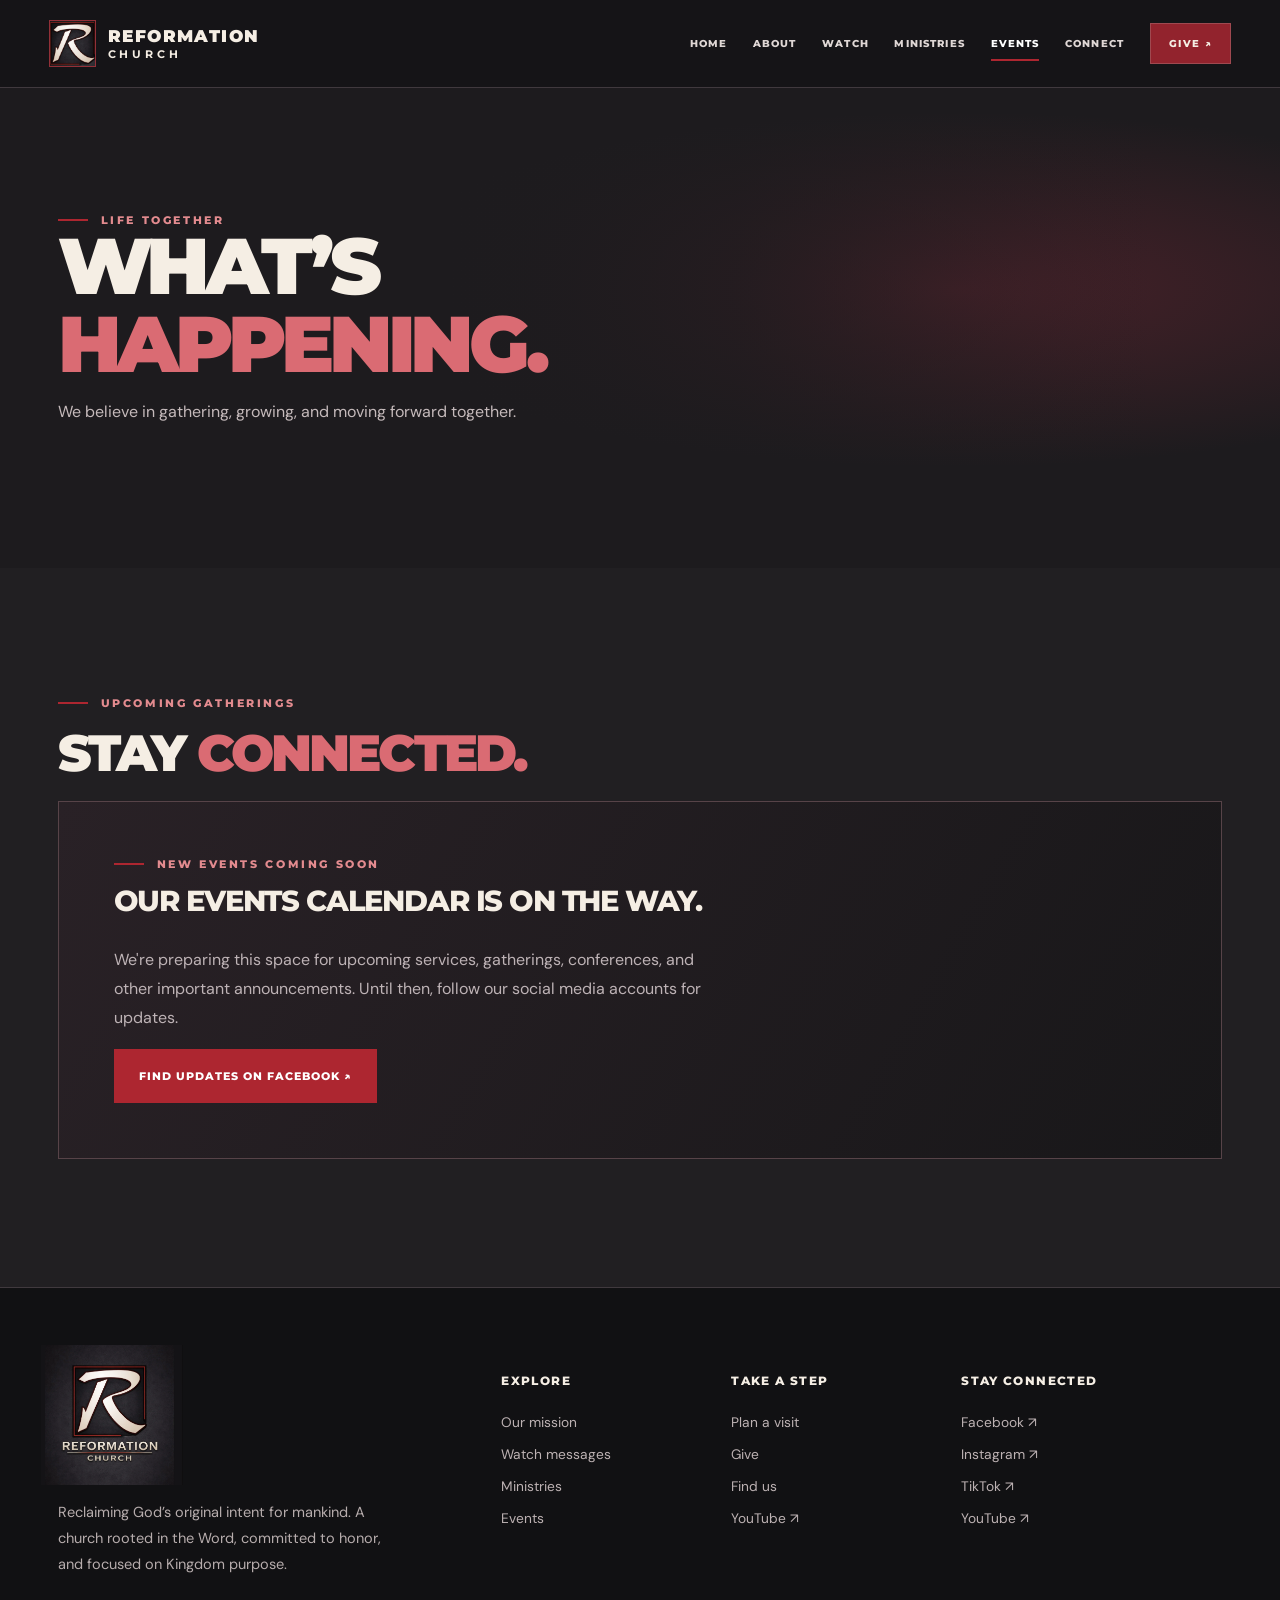
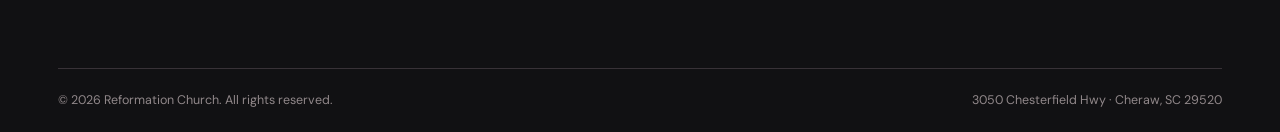
==== events.html @ b50b9546 "Publish Reformation Church website v1" ====
<!doctype html><html lang="en"><head>
<meta charset="utf-8"><meta name="viewport" content="width=device-width, initial-scale=1">
<meta name="theme-color" content="#181719"><meta name="description" content="Reformation Church in Cheraw, South Carolina. Reclaiming God’s original intent for mankind.">
<title>Events | Reformation Church</title>
<link rel="icon" type="image/webp" href="assets/images/logo-mark.webp"><link rel="preconnect" href="https://fonts.googleapis.com"><link rel="preconnect" href="https://fonts.gstatic.com" crossorigin>
<link rel="stylesheet" href="assets/css/styles.css">
</head><body>
<a class="sr-only" href="#main">Skip to content</a>
<header class="site-header inner-header">
  <div class="header-inner">
    <a class="brand" href="index.html" aria-label="Reformation Church homepage"><img class="brand-mark" src="assets/images/logo-mark.webp" alt=""><span class="brand-label">REFORMATION<small>CHURCH</small></span></a>
    <button class="menu-toggle" aria-label="Open menu" aria-expanded="false" aria-controls="site-nav">☰</button>
    <nav class="nav-links" id="site-nav" aria-label="Main navigation">
      <a href="index.html">Home</a>
<a href="about.html">About</a>
<a href="watch.html">Watch</a>
<a href="ministries.html">Ministries</a>
<a href="events.html" aria-current="page">Events</a>
<a href="connect.html">Connect</a>
      <a class="nav-give" href="give.html">Give ↗</a>
    </nav>
  </div>
</header>
<main id="main">
<section class="page-hero"><div class="container page-hero-inner"><div class="eyebrow">Life together</div><h1 class="display">WHAT’S<br><span class="text-red">HAPPENING.</span></h1><p>We believe in gathering, growing, and moving forward together.</p></div></section>
<section class="section alt"><div class="container"><div class="eyebrow">Upcoming gatherings</div><h2 class="section-heading">STAY <span class="text-red">CONNECTED.</span></h2><div class="empty-panel"><span class="eyebrow">New events coming soon</span><h3>Our events calendar is on the way.</h3><p>We're preparing this space for upcoming services, gatherings, conferences, and other important announcements. Until then, follow our social media accounts for updates.</p><a class="btn primary" data-social="facebook">Find updates on Facebook ↗</a></div></div></section></main>
<footer class="footer"><div class="container"><div class="footer-main">
  <div class="footer-brand"><img src="assets/images/logo-full.webp" class="footer-logo" alt="Reformation Church logo"><p class="footer-description">Reclaiming God’s original intent for mankind. A church rooted in the Word, committed to honor, and focused on Kingdom purpose.</p></div>
  <div><h4>Explore</h4><div class="footer-links"><a href="about.html">Our mission</a><a href="watch.html">Watch messages</a><a href="ministries.html">Ministries</a><a href="events.html">Events</a></div></div>
  <div><h4>Take a step</h4><div class="footer-links"><a href="connect.html">Plan a visit</a><a href="give.html">Give</a><a href="connect.html">Find us</a><a href="https://youtube.com/@ReformationChurchCheraw" target="_blank" rel="noopener noreferrer">YouTube ↗</a></div></div>
  <div><h4>Stay connected</h4><div class="footer-links"><a data-social="facebook">Facebook ↗</a><a data-social="instagram">Instagram ↗</a><a data-social="tiktok">TikTok ↗</a><a data-social="youtube">YouTube ↗</a><a data-social="rumble">Rumble ↗</a></div></div>
</div><div class="footer-bottom"><span>© <span id="year">2026</span> Reformation Church. All rights reserved.</span><span>3050 Chesterfield Hwy · Cheraw, SC 29520</span></div></div></footer>
<script src="assets/js/site-data.js"></script><script src="assets/js/site.js"></script>
<script>document.getElementById('year').textContent=new Date().getFullYear()</script>
</body></html>
---- assets/css/styles.css ----
@import url('https://fonts.googleapis.com/css2?family=Montserrat:wght@400;500;600;700;800;900&family=DM+Sans:wght@400;500;600;700&display=swap');
:root{color-scheme:dark;--bg:#181719;--bg2:#211e22;--bg3:#292529;--cream:#f5eee4;--muted:#bbb0af;--muted2:#897f81;--red:#ad2630;--red2:#76141d;--line:#40393e;--font:'Montserrat','Arial',sans-serif;--body:'DM Sans','Arial',sans-serif;--max:1320px}
*{box-sizing:border-box}html{scroll-behavior:smooth}body{margin:0;background:var(--bg);color:var(--cream);font-family:var(--body);-webkit-font-smoothing:antialiased}body.menu-open{overflow:hidden}a{color:inherit;text-decoration:none}button{font:inherit}button,a{-webkit-tap-highlight-color:transparent}button:focus-visible,a:focus-visible{outline:2px solid var(--cream);outline-offset:4px}img{max-width:100%;height:auto;display:block}::selection{background:#a3222c;color:white}.sr-only{position:absolute!important;width:1px;height:1px;padding:0;margin:-1px;overflow:hidden;clip:rect(0,0,0,0);white-space:nowrap;border:0}.container{width:min(calc(100% - 9vw),var(--max));margin:auto}.eyebrow{font:800 .68rem var(--font);letter-spacing:.24em;text-transform:uppercase;color:#e38b8f;display:flex;align-items:center;gap:13px}.eyebrow:before{content:'';width:30px;height:2px;background:var(--red)}.display{font:900 clamp(3.05rem,6.2vw,7.5rem)/.98 var(--font);letter-spacing:-.065em;text-transform:uppercase;margin:0}.display .outline{-webkit-text-stroke:1.1px var(--cream);color:transparent}.section-heading{font:900 clamp(2.3rem,4vw,4.7rem)/1.02 var(--font);letter-spacing:-.055em;text-transform:uppercase;margin:17px 0 22px}.body-copy{line-height:1.8;color:#c8bfc0;font-size:1rem;max-width:650px}.btn{display:inline-flex;align-items:center;justify-content:center;gap:26px;min-height:54px;padding:0 24px;font:800 .71rem var(--font);letter-spacing:.09em;text-transform:uppercase;transition:transform .24s,background .24s,color .24s,border-color .24s;border:1px solid transparent;cursor:pointer}.btn:hover{transform:translateY(-2px)}.btn.primary{background:var(--red);color:white}.btn.primary:hover{background:#c82f3b}.btn.secondary{border-color:#b6a5a6;background:#201e2180;color:var(--cream)}.btn.secondary:hover{background:var(--cream);color:var(--bg)}.btn.ghost{border-color:var(--line);color:var(--cream)}.btn.ghost:hover{border-color:var(--cream)}.btn.disabled{opacity:.55;cursor:not-allowed;pointer-events:none}.btn-arrow{font-size:1.2rem;line-height:1}.muted{color:var(--muted)}.text-red{color:#da6b73}.site-header{height:88px;display:flex;align-items:center;position:absolute;z-index:40;left:0;right:0;top:0;background:linear-gradient(180deg,rgba(15,15,17,.84),rgba(15,15,17,.11));border-bottom:1px solid #ffffff1d}.site-header.inner-header{position:relative;background:#151417;border-color:var(--line)}.header-inner{display:flex;align-items:center;justify-content:space-between;gap:24px;width:min(calc(100% - 7.6vw),1450px);margin:auto}.brand{display:inline-flex;align-items:center;gap:12px;min-width:230px}.brand-mark{width:47px;height:47px;object-fit:cover;border:1px solid #923038}.brand-label{font:900 1.08rem/.95 var(--font);letter-spacing:.085em;text-transform:uppercase}.brand-label small{display:block;font-size:.68rem;letter-spacing:.35em;margin-top:5px;font-weight:700}.nav-links{display:flex;align-items:center;gap:clamp(14px,2vw,31px)}.nav-links a:not(.nav-give){position:relative;font:800 .65rem var(--font);text-transform:uppercase;letter-spacing:.11em;white-space:nowrap;color:#dfd7d5;transition:color .2s}.nav-links a:not(.nav-give):hover,.nav-links a[aria-current="page"]{color:#fff}.nav-links a:not(.nav-give):after{content:'';position:absolute;bottom:-11px;left:0;width:0;background:var(--red);height:2px;transition:width .2s}.nav-links a:not(.nav-give):hover:after,.nav-links a[aria-current="page"]:after{width:100%}.nav-give{border:1px solid #9f4950;background:#92232d;padding:13px 18px;font:800 .65rem var(--font);letter-spacing:.14em;text-transform:uppercase}.nav-give:hover{background:#ba303b}.menu-toggle{display:none;border:1px solid var(--line);background:#292428;color:white;width:47px;height:47px;font-size:25px;cursor:pointer}
.hero{height:min(850px,100svh);min-height:680px;position:relative;overflow:hidden;background:#161518}.hero-slide{position:absolute;inset:0;visibility:hidden;opacity:0;transition:opacity .8s ease,visibility .8s;display:grid;grid-template-columns:57% 43%;isolation:isolate}.hero-slide.active{opacity:1;visibility:visible;z-index:1}.hero-slide:before{content:'';position:absolute;inset:0;z-index:2;pointer-events:none;background:linear-gradient(90deg,rgba(18,17,19,.18) 0%,rgba(18,17,19,0) 68%),linear-gradient(0deg,rgba(17,16,18,.75) 0%,transparent 20%)}.hero-content{z-index:5;display:flex;justify-content:center;flex-direction:column;align-items:flex-start;position:relative;padding:145px 5.5vw 115px max(6vw,calc((100vw - 1320px)/2));background:radial-gradient(ellipse at 15% 70%,#3b1c25aa 0%,transparent 52%),#1c1a1d}.hero-content:after{content:'';position:absolute;z-index:-1;right:-170px;top:0;bottom:0;width:200px;background:linear-gradient(90deg,#1c1a1d,transparent)}.hero-title{font:900 clamp(2.9rem,5.3vw,6.8rem)/.99 var(--font);letter-spacing:-.075em;text-transform:uppercase;margin:30px 0 22px;max-width:960px}.hero-title .accent{color:#c4444d}.hero-desc{max-width:500px;color:#d0c6c5;font-size:clamp(.95rem,1vw,1.08rem);line-height:1.8;margin:0 0 33px}.hero-actions{display:flex;gap:12px;flex-wrap:wrap}.hero-image{height:100%;position:relative;overflow:hidden;background:#29262b}.hero-image img{width:100%;height:100%;object-fit:cover;object-position:center 46%;filter:contrast(1.08) saturate(.89);transform:scale(1.025);transition:transform 7s linear}.hero-slide.active .hero-image img{transform:scale(1.08)}.hero-image.bishop img{object-position:center 22%}.hero-image.congregation img{object-position:55% 35%}.hero-image:after{content:'';position:absolute;inset:0;background:linear-gradient(180deg,#16141600 45%,#16141650),linear-gradient(90deg,#1b191c40,transparent 55%)}.hero-bottom{position:absolute;z-index:7;bottom:0;left:0;right:0;display:flex;align-items:center;justify-content:space-between;gap:26px;width:min(calc(100% - 12vw),1320px);margin:0 auto 39px}.slide-counter{font:800 .78rem var(--font);letter-spacing:.18em;color:#eae0dc}.slide-counter span{color:#d25e67}.carousel-controls{display:flex;align-items:center;gap:18px}.slide-dots{display:flex;gap:9px}.slide-dot{border:0;width:30px;height:3px;background:#ffffff55;cursor:pointer;padding:0;transition:background .2s}.slide-dot[aria-current="true"]{background:#df676f}.slide-arrow{background:#211b2188;border:1px solid #aa959799;color:#fff;cursor:pointer;width:43px;height:43px;display:grid;place-items:center;font-size:24px;transition:background .2s}.slide-arrow:hover{background:var(--red)}.scroll-cue{font:700 .61rem var(--font);letter-spacing:.28em;text-transform:uppercase;color:#eee4e0}.intro-strip{background:#0f0f11;border-block:1px solid #474043;min-height:72px;display:flex;align-items:center}.intro-inner{display:flex;gap:34px;justify-content:space-between;align-items:center}.intro-inner p{margin:0;font:800 .75rem var(--font);letter-spacing:.16em;text-transform:uppercase}.intro-inner strong{color:#e36f76}.intro-scroll{font:700 .67rem var(--font);letter-spacing:.12em;color:#bdb2af;text-transform:uppercase}.section{padding:clamp(78px,10vw,152px) 0}.section.dark{background:#181719}.section.alt{background:#211f22}.section.texture{background:radial-gradient(ellipse at 80% 30%,#51232a5c 0%,transparent 34%),#191719}.split{display:grid;grid-template-columns:1fr 1fr;gap:clamp(40px,7vw,120px);align-items:center}.intro-feature .image-stack{height:585px;position:relative}.image-stack .main{position:absolute;top:0;right:0;width:86%;height:86%;object-fit:cover;object-position:45% 50%;filter:saturate(.84)}.image-stack:before{content:'';width:60%;height:60%;border:1px solid #8f3039;position:absolute;left:0;bottom:0}.image-stack .picture-label{position:absolute;left:0;bottom:3%;padding:20px 26px;background:#9d202b;font:800 .63rem var(--font);letter-spacing:.2em;text-transform:uppercase}.statement{font:900 clamp(1.2rem,2.2vw,2rem)/1.35 var(--font);letter-spacing:-.032em;max-width:630px}.mission-highlight{border-left:3px solid #ad2732;padding-left:22px;margin:26px 0 32px}.mission-highlight p{color:#eee4e2;line-height:1.75;margin:0}.section-link{font:800 .7rem var(--font);letter-spacing:.15em;text-transform:uppercase;display:inline-flex;align-items:center;gap:18px;border-bottom:1px solid var(--red);padding-bottom:12px}.section-link:hover{color:#e68d95}.watch-splash{position:relative;min-height:590px;background:#0d0d0f;overflow:hidden;display:flex;align-items:center}.watch-splash .bg{position:absolute;inset:0;width:100%;height:100%;object-fit:cover;object-position:50% 28%;filter:brightness(.47) saturate(.65)}.watch-splash:after{content:'';position:absolute;inset:0;background:linear-gradient(90deg,#141214 5%,#141214af 55%,#18171911)}.watch-content{position:relative;z-index:2;padding-block:90px}.watch-content .section-heading{max-width:750px}.watch-content .body-copy{max-width:480px;margin-bottom:30px}.marquee-strip{border-block:1px solid var(--line);padding:24px 0;overflow:hidden;white-space:nowrap;color:#e2d6d2;font:800 clamp(.74rem,1.5vw,1rem) var(--font);letter-spacing:.2em;text-transform:uppercase}.marquee-strip .divider-dot{color:#b7323c;padding:0 30px}.values-grid{display:grid;grid-template-columns:repeat(4,1fr);gap:1px;background:#4b3c40;margin-top:52px;border:1px solid #4b3c40}.value-card{background:#211e22;padding:45px 28px;min-height:285px}.value-index{font:800 .73rem var(--font);color:#df747c;letter-spacing:.1em}.value-card h3{font:900 1.48rem var(--font);text-transform:uppercase;margin:43px 0 16px;letter-spacing:-.04em}.value-card p{font-size:.93rem;line-height:1.7;color:#bcb2b3;margin:0}.visit-grid{display:grid;grid-template-columns:repeat(3,1fr);gap:19px;margin-top:45px}.visit-card{padding:33px;border:1px solid #57444a;background:#211c22;min-height:222px}.visit-card .card-label{color:#e5878d;font:800 .63rem var(--font);letter-spacing:.17em;text-transform:uppercase}.visit-card h3{font:800 1.4rem var(--font);margin:23px 0 12px;letter-spacing:-.04em}.visit-card p{color:#b9b0af;line-height:1.7}.visit-card a{border-bottom:1px solid #ad2630;padding-bottom:5px}.social-row{display:flex;flex-wrap:wrap;gap:12px;margin-top:30px}.social-pill{border:1px solid #76666a;padding:14px 21px;font:800 .67rem var(--font);text-transform:uppercase;letter-spacing:.09em;transition:background .2s}.social-pill:hover{background:#a12631;border-color:#a12631}.social-pill span{color:#d88a8e;margin-left:20px}.callout{display:flex;justify-content:space-between;align-items:center;gap:36px;background:linear-gradient(100deg,#612029 0%,#8d202a 45%,#38191f 100%);padding:60px clamp(30px,6vw,88px)}.callout h2{font:900 clamp(1.9rem,3.3vw,3.9rem)/1 var(--font);letter-spacing:-.06em;text-transform:uppercase;margin:0 0 11px}.callout p{color:#f0c6c8;margin:0}.callout .btn{background:#f5eee4;color:#1c191c;white-space:nowrap}.callout .btn:hover{background:#fff}.footer{background:#111113;padding:82px 0 24px;border-top:1px solid var(--line)}.footer-main{display:grid;grid-template-columns:1.7fr .8fr .8fr 1.1fr;gap:40px;padding-bottom:75px}.footer-logo{width:142px;margin:-25px 0 0 -17px}.footer h4{font:800 .72rem var(--font);letter-spacing:.12em;text-transform:uppercase;margin:4px 0 25px}.footer-links{display:flex;flex-direction:column;align-items:flex-start;gap:14px;color:#bdb2b3;font-size:.86rem}.footer-links a:hover{color:#f5eee4}.footer-description{font-size:.91rem;color:#b7adad;line-height:1.8;max-width:350px}.footer-bottom{padding-top:23px;border-top:1px solid #383237;display:flex;justify-content:space-between;gap:24px;color:#91888a;font-size:.78rem}.footer-bottom a{color:#c5b7b7}.footer-bottom a:hover{color:#fff}
/* Inner pages */
.page-hero{min-height:480px;display:flex;align-items:center;position:relative;overflow:hidden;background:radial-gradient(ellipse at 75% 42%,#482129 0%,transparent 45%),#1d1b1e}.page-hero.image-hero{min-height:570px}.page-hero>.cover{position:absolute;right:0;top:0;height:100%;width:48%;object-fit:cover;object-position:50% 28%;filter:brightness(.64) saturate(.8)}.page-hero:after{content:'';position:absolute;inset:0;background:linear-gradient(90deg,#1d1b1e 35%,#1d1b1ebb 58%,transparent 90%)}.page-hero-inner{position:relative;z-index:1;padding-top:50px;padding-bottom:50px}.page-hero .display{max-width:910px}.page-hero p{max-width:650px;line-height:1.8;color:#c5babb;font-size:1rem}.mission-quote{border-left:4px solid var(--red);padding:15px 0 15px 35px;font:700 clamp(1.1rem,2vw,1.65rem)/1.6 var(--font);max-width:920px}.principles{display:grid;grid-template-columns:repeat(2,1fr);gap:22px;margin-top:50px}.principle{background:#252126;padding:40px;border:1px solid #493940}.principle .small-index{font:800 .68rem var(--font);color:#d86b74;letter-spacing:.21em}.principle h3{font:900 1.55rem var(--font);letter-spacing:-.03em;text-transform:uppercase;margin:16px 0}.principle p,.principle li{color:#beb2b3;line-height:1.8}.principle ul{padding-left:20px}.page-feature{display:grid;grid-template-columns:1fr 1fr;gap:clamp(40px,7vw,100px);align-items:center}.page-feature .photo-frame{min-height:460px;overflow:hidden}.page-feature .photo-frame img{height:510px;width:100%;object-fit:cover;object-position:center 34%}.empty-panel{border:1px solid #574348;background:linear-gradient(120deg,#292126,#181719);padding:55px;min-height:300px;display:flex;flex-direction:column;justify-content:center;align-items:flex-start}.empty-panel h3{font:800 1.8rem var(--font);letter-spacing:-.04em;text-transform:uppercase;margin:12px 0}.empty-panel p{line-height:1.8;color:#beb3b6;max-width:590px}.info-pair{display:grid;grid-template-columns:1fr 1fr;gap:22px;margin-top:35px}.info-pair .info-box{border:1px solid #4e4044;padding:32px;background:#242025}.info-pair h3{font:800 1.1rem var(--font);text-transform:uppercase}.info-box p{color:#bfb3b3;line-height:1.8}.mini-social-grid{display:grid;grid-template-columns:repeat(2,1fr);gap:14px}.mini-social-grid a{padding:25px 29px;border:1px solid #504145;display:flex;justify-content:space-between;align-items:center;font:800 .82rem var(--font);text-transform:uppercase;letter-spacing:.09em;transition:background .2s}.mini-social-grid a:hover{background:#8c2029}.note{font-size:.86rem;color:#bca6a8;border-left:2px solid var(--red);padding-left:16px;line-height:1.65}.eyebrow-spacer{height:12px}
@media(max-width:1100px){.nav-links{gap:15px}.nav-links a:not(.nav-give){font-size:.59rem}.brand{min-width:195px}.brand-label{font-size:.95rem}.brand-label small{font-size:.58rem}.hero-title{font-size:clamp(2.9rem,5vw,5rem)}.values-grid{grid-template-columns:repeat(2,1fr)}}
@media(max-width:830px){.site-header{height:76px}.header-inner{width:calc(100% - 34px)}.brand-mark{width:44px;height:44px}.brand{min-width:0}.menu-toggle{display:block;z-index:51}.nav-links{position:fixed;top:0;left:0;right:0;height:100svh;background:#151417;flex-direction:column;justify-content:center;align-items:stretch;gap:0;padding:110px 11vw 50px;transform:translateY(-105%);transition:transform .32s;z-index:50}.nav-links.open{transform:translateY(0)}.nav-links a:not(.nav-give){font-size:1.25rem;padding:12px 0}.nav-links a:not(.nav-give):after{bottom:8px}.nav-give{text-align:center;margin-top:18px;padding:18px}.hero{min-height:780px;height:100svh;max-height:950px}.hero-slide{display:block}.hero-image{position:absolute;inset:0 0 0 15%;height:100%}.hero-image img{object-position:center 22%;filter:brightness(.6) saturate(.85)}.hero-image.bishop img{object-position:center 22%}.hero-content{height:100%;padding:145px 8vw 150px;background:linear-gradient(90deg,#191719 1%,#191719dc 52%,#1917195c 100%);justify-content:center}.hero-content:after{display:none}.hero-title{font-size:clamp(3rem,8vw,5.7rem);max-width:750px}.hero-desc{max-width:580px}.hero-bottom{width:calc(100% - 16vw)}.split,.page-feature{grid-template-columns:1fr}.intro-feature .image-stack{height:470px;max-width:650px}.visit-grid{grid-template-columns:1fr}.footer-main{grid-template-columns:1.1fr 1fr;gap:45px}.page-hero>.cover{width:70%;filter:brightness(.47)}.page-hero:after{background:linear-gradient(90deg,#1d1b1e 2%,#1d1b1ec7 63%,transparent)}.principles{grid-template-columns:1fr}.watch-splash{min-height:510px}}
@media(max-width:540px){.container{width:calc(100% - 40px)}.brand-label{font-size:.78rem}.brand-label small{font-size:.5rem}.brand-mark{width:40px;height:40px}.hero{min-height:720px;max-height:840px}.hero-content{padding:134px 21px 130px}.hero-title{font-size:clamp(2.55rem,10.1vw,4.1rem);letter-spacing:-.065em}.hero-desc{font-size:.9rem;line-height:1.7}.hero-image{inset:0}.hero-image img{filter:brightness(.43) saturate(.78)}.hero-content{background:linear-gradient(90deg,#1b191cdd,#1b191c91)}.hero-actions{gap:9px}.btn{min-height:51px;padding:0 16px;font-size:.6rem;gap:15px}.scroll-cue{display:none}.hero-bottom{width:calc(100% - 40px);margin-bottom:25px}.slide-arrow{width:37px;height:37px}.carousel-controls{gap:9px}.intro-inner{justify-content:center}.intro-inner p{font-size:.59rem;text-align:center;line-height:1.6}.intro-scroll{display:none}.section{padding:75px 0}.section-heading{font-size:clamp(2.15rem,9.4vw,3.7rem)}.intro-feature .image-stack{height:350px}.image-stack .picture-label{font-size:.51rem;padding:14px 17px}.value-card{min-height:250px;padding:32px 24px}.value-card h3{font-size:1.2rem;margin-top:26px}.values-grid{grid-template-columns:1fr}.callout{display:block;padding:45px 27px}.callout .btn{margin-top:24px}.footer{padding-top:56px}.footer-main{grid-template-columns:1fr 1fr;gap:31px}.footer-brand{grid-column:span 2}.footer-logo{margin:-22px 0 0 -22px}.footer-bottom{flex-direction:column;gap:9px}.page-hero{min-height:430px}.page-hero.image-hero{min-height:525px}.page-hero .display{font-size:clamp(2.7rem,10vw,4rem)}.page-hero-inner{padding-top:60px}.principle{padding:28px}.mini-social-grid,.info-pair{grid-template-columns:1fr}.empty-panel{padding:31px;min-height:260px}.watch-splash{min-height:550px}.page-feature .photo-frame img{height:395px}}
@media(prefers-reduced-motion:reduce){html{scroll-behavior:auto}*,*:before,*:after{animation-duration:.01ms!important;transition-duration:.01ms!important}.hero-slide.active .hero-image img{transform:none}}
/* Hide not-yet-approved external accounts even when a link has layout styling. */
[hidden] { display: none !important; }
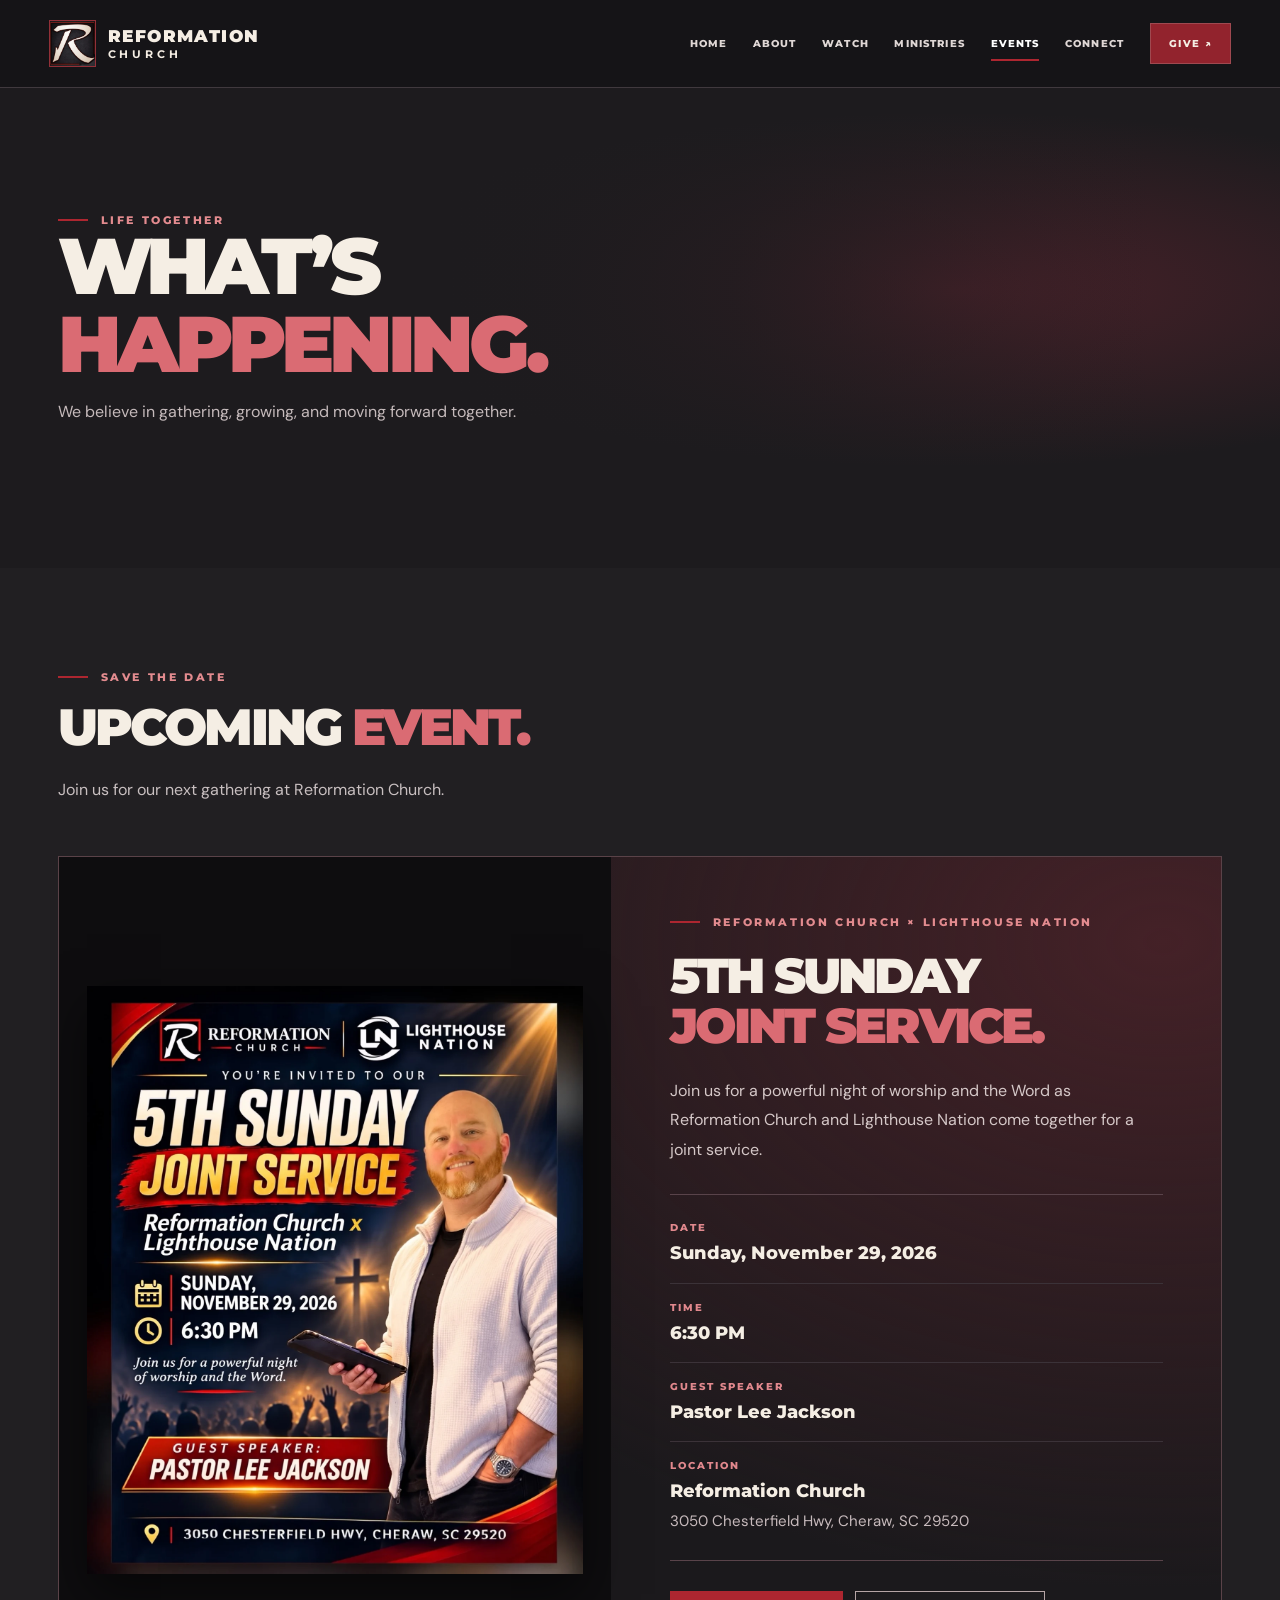
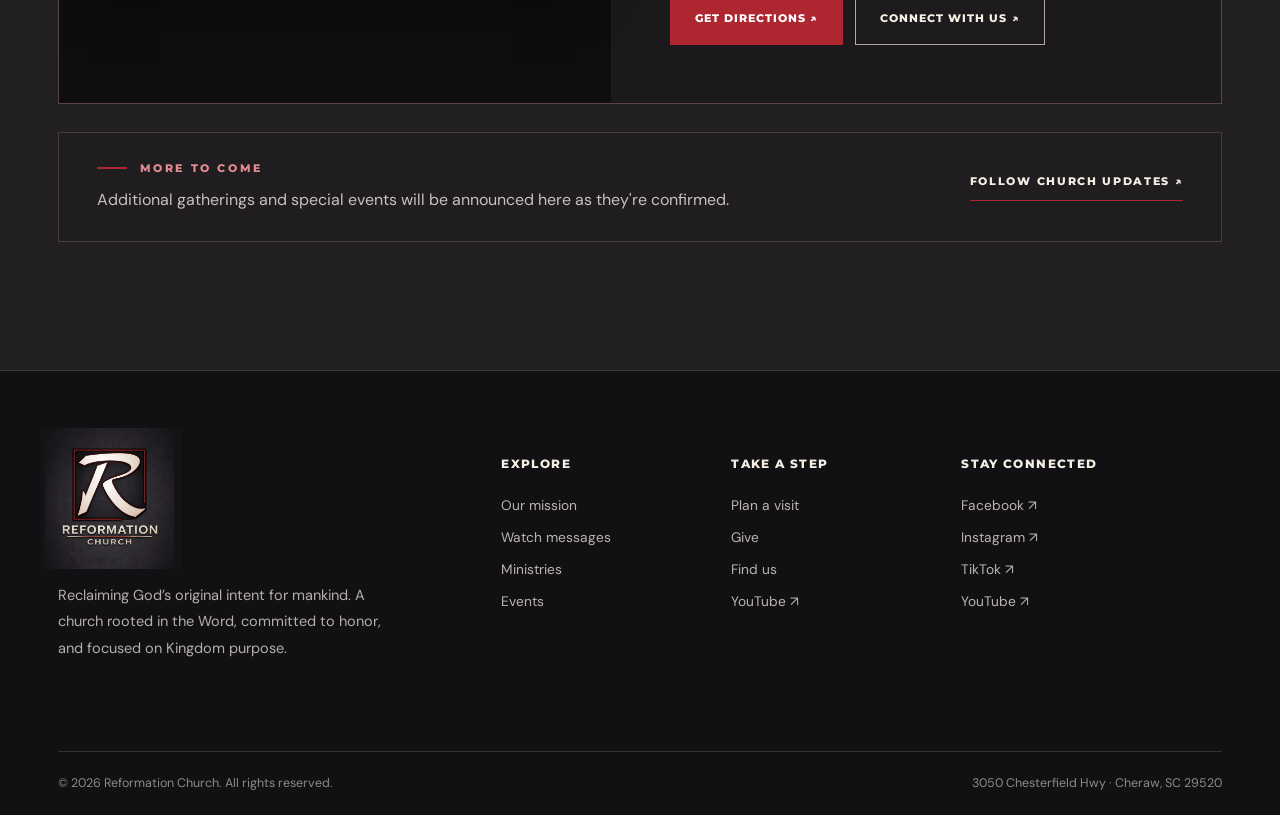
==== commit 54921500: "Feature 5th Sunday Lighthouse Nation joint service on Events page" ====
--- a/events.html
+++ b/events.html
@@ -23,7 +23,48 @@
 </header>
 <main id="main">
 <section class="page-hero"><div class="container page-hero-inner"><div class="eyebrow">Life together</div><h1 class="display">WHAT’S<br><span class="text-red">HAPPENING.</span></h1><p>We believe in gathering, growing, and moving forward together.</p></div></section>
-<section class="section alt"><div class="container"><div class="eyebrow">Upcoming gatherings</div><h2 class="section-heading">STAY <span class="text-red">CONNECTED.</span></h2><div class="empty-panel"><span class="eyebrow">New events coming soon</span><h3>Our events calendar is on the way.</h3><p>We're preparing this space for upcoming services, gatherings, conferences, and other important announcements. Until then, follow our social media accounts for updates.</p><a class="btn primary" data-social="facebook">Find updates on Facebook ↗</a></div></div></section></main>
+<section class="section alt events-section" aria-labelledby="events-heading">
+  <div class="container">
+    <div class="eyebrow">Save the date</div>
+    <h2 id="events-heading" class="section-heading">UPCOMING <span class="text-red">EVENT.</span></h2>
+    <p class="body-copy events-intro">Join us for our next gathering at Reformation Church.</p>
+
+    <article class="event-feature" aria-labelledby="joint-service-title">
+      <div class="event-flyer">
+        <img src="assets/images/lighthouse-nation-5th-sunday.webp" alt="Fifth Sunday Joint Service flyer featuring Reformation Church and Lighthouse Nation, guest speaker Pastor Lee Jackson, Sunday November 29, 2026 at 6:30 PM" loading="eager" width="1400" height="1657">
+      </div>
+      <div class="event-content">
+        <div class="eyebrow">Reformation Church × Lighthouse Nation</div>
+        <h3 id="joint-service-title">5TH SUNDAY<br><span class="text-red">JOINT SERVICE.</span></h3>
+        <p class="event-description">Join us for a powerful night of worship and the Word as Reformation Church and Lighthouse Nation come together for a joint service.</p>
+        <div class="event-details">
+          <div class="event-detail">
+            <span class="event-detail-label">Date</span>
+            <strong>Sunday, November 29, 2026</strong>
+          </div>
+          <div class="event-detail">
+            <span class="event-detail-label">Time</span>
+            <strong>6:30 PM</strong>
+          </div>
+          <div class="event-detail">
+            <span class="event-detail-label">Guest speaker</span>
+            <strong>Pastor Lee Jackson</strong>
+          </div>
+          <div class="event-detail">
+            <span class="event-detail-label">Location</span>
+            <strong>Reformation Church</strong>
+            <span>3050 Chesterfield Hwy, Cheraw, SC 29520</span>
+          </div>
+        </div>
+        <div class="event-actions">
+          <a class="btn primary" href="https://www.google.com/maps/search/?api=1&amp;query=3050%20Chesterfield%20Hwy%2C%20Cheraw%2C%20SC%2029520" target="_blank" rel="noopener noreferrer">Get directions ↗</a>
+          <a class="btn secondary" href="connect.html">Connect with us ↗</a>
+        </div>
+      </div>
+    </article>
+    <div class="event-more"><div><span class="eyebrow">More to come</span><p>Additional gatherings and special events will be announced here as they're confirmed.</p></div><a class="section-link" data-social="facebook">Follow church updates ↗</a></div>
+  </div>
+</section></main>
 <footer class="footer"><div class="container"><div class="footer-main">
   <div class="footer-brand"><img src="assets/images/logo-full.webp" class="footer-logo" alt="Reformation Church logo"><p class="footer-description">Reclaiming God’s original intent for mankind. A church rooted in the Word, committed to honor, and focused on Kingdom purpose.</p></div>
   <div><h4>Explore</h4><div class="footer-links"><a href="about.html">Our mission</a><a href="watch.html">Watch messages</a><a href="ministries.html">Ministries</a><a href="events.html">Events</a></div></div>
--- a/assets/css/styles.css
+++ b/assets/css/styles.css
@@ -10,3 +10,63 @@
 @media(prefers-reduced-motion:reduce){html{scroll-behavior:auto}*,*:before,*:after{animation-duration:.01ms!important;transition-duration:.01ms!important}.hero-slide.active .hero-image img{transform:none}}
 /* Hide not-yet-approved external accounts even when a link has layout styling. */
 [hidden] { display: none !important; }
+
+
+/* Ministries page: responsive featured series and ministry cards */
+.ministry-section{padding-top:clamp(75px,8vw,120px)}
+.ministry-lead{max-width:850px;margin-bottom:clamp(30px,4vw,55px)}
+.ministry-lead .body-copy{max-width:700px}
+.ministry-featured{display:grid;grid-template-columns:1.15fr .85fr;border:1px solid #634047;background:radial-gradient(ellipse at 92% 10%,#54252b 0%,transparent 55%),#19171a;overflow:hidden}
+.ministry-featured-media{position:relative;min-height:430px;background:#171517}
+.ministry-featured-media video{display:block;position:absolute;inset:0;width:100%;height:100%;object-fit:contain}
+.ministry-featured-copy{padding:clamp(30px,4.3vw,64px);display:flex;flex-direction:column;align-items:flex-start;justify-content:center}
+.ministry-featured-copy h3{font:900 clamp(2.3rem,4.4vw,4.8rem)/1.02 var(--font);letter-spacing:-.065em;margin:22px 0 8px}
+.ministry-tagline{font:800 .75rem var(--font);letter-spacing:.22em;color:#eac8a0;margin:4px 0 24px}
+.ministry-featured-copy .body-copy{margin:22px 0 29px}
+.ministry-meeting{border-left:3px solid #b82b36;padding:8px 0 8px 17px;display:flex;flex-direction:row;align-items:baseline;flex-wrap:wrap;column-gap:18px;row-gap:10px;margin:22px 0;color:#ddd2d1}
+.ministry-meeting span{font:700 .68rem var(--font);text-transform:uppercase;letter-spacing:.12em}
+.ministry-meeting strong{font:800 clamp(1.25rem,2vw,1.75rem) var(--font);color:var(--cream);white-space:nowrap}
+.ministry-grid{display:grid;grid-template-columns:repeat(2,minmax(0,1fr));gap:22px;margin-top:clamp(56px,6vw,86px)}
+.ministry-card{min-width:0;display:flex;flex-direction:column;border:1px solid #49383f;background:#1b191c;overflow:hidden}
+.ministry-card-art{height:clamp(255px,25vw,350px);min-width:0;display:flex;align-items:center;justify-content:center;padding:20px;background:#181719;overflow:hidden}
+.ministry-card-art img{display:block;flex:none;width:auto;height:auto;max-width:100%;max-height:100%;object-fit:contain;object-position:center}
+.ministry-card-copy{padding:clamp(28px,3vw,45px);flex:1;display:flex;flex-direction:column;align-items:flex-start}
+.ministry-card-copy h3{font:900 clamp(1.6rem,2.3vw,2.55rem)/1.08 var(--font);letter-spacing:-.055em;margin:20px 0 12px}
+.ministry-card-copy .body-copy{margin:10px 0 24px}
+.ministry-card-copy .section-link{margin-top:auto}
+.ministry-card-copy .ministry-meeting{margin:12px 0 8px}
+.ministry-card-wide{grid-column:1/-1;display:grid;grid-template-columns:1fr 1fr}
+.ministry-card-wide .ministry-card-art{height:clamp(255px,25vw,350px);min-height:255px}
+.ministry-card-wide .ministry-card-art img{width:auto;height:auto;max-width:100%;max-height:100%;object-fit:contain;object-position:center}
+.ministry-card-wide .ministry-card-copy{justify-content:center}
+@media(max-width:950px){.ministry-featured{grid-template-columns:1fr}.ministry-featured-media{min-height:360px}.ministry-featured-copy{padding:38px}.ministry-featured-copy h3{font-size:clamp(2.6rem,6vw,4rem)}.ministry-card-art,.ministry-card-wide .ministry-card-art{height:290px;min-height:0}}
+@media(max-width:670px){.ministry-grid{grid-template-columns:1fr}.ministry-featured-media{min-height:230px}.ministry-featured-copy{padding:28px 23px 34px}.ministry-featured-copy h3{font-size:clamp(2.2rem,9vw,3.2rem)}.ministry-card-art,.ministry-card-wide .ministry-card-art{height:260px;min-height:0;padding:15px}.ministry-card-copy{padding:29px 24px 34px}.ministry-card-wide{grid-column:auto;grid-template-columns:1fr}.ministry-card-wide .ministry-card-art{height:260px;min-height:0}.ministry-card-wide .ministry-card-art img{width:auto;height:auto;max-width:100%;max-height:100%}}
+@media(prefers-reduced-motion:reduce){.ministry-featured-media video{visibility:hidden}.ministry-featured-media{background:center/contain no-repeat url('../images/disciple-one.webp')}}
+
+/* Youth and children's age ranges */
+.ministry-age{display:inline-block;margin:9px 0 13px;padding:10px 16px;background:#30252a;border-left:3px solid var(--red);color:#f2dfe0;font:800 .78rem var(--font);letter-spacing:.04em}
+.ministry-card-copy .ministry-age+.body-copy{margin-top:7px}
+
+
+/* Events: featured upcoming joint service */
+.events-section{padding-top:clamp(75px,8vw,120px)}
+.events-intro{margin:0 0 clamp(28px,4vw,52px)}
+.event-feature{display:grid;grid-template-columns:minmax(0,.95fr) minmax(0,1.05fr);background:radial-gradient(ellipse at 95% 10%,#442127,transparent 60%),#1b191c;border:1px solid #5a4248;overflow:hidden}
+.event-flyer{background:#0e0d0f;display:flex;align-items:center;justify-content:center;padding:clamp(12px,2.4vw,28px);min-width:0}
+.event-flyer img{display:block;width:100%;height:auto;max-width:100%;object-fit:contain;object-position:center;box-shadow:0 20px 48px #0008}
+.event-content{padding:clamp(30px,4.6vw,70px);align-self:center;min-width:0}
+.event-content h3{font:900 clamp(2.2rem,3.8vw,4.5rem)/1.02 var(--font);letter-spacing:-.06em;margin:22px 0 25px}
+.event-description{font-size:1rem;line-height:1.85;color:#d5c8c8;margin:0 0 26px;max-width:580px}
+.event-details{border-top:1px solid #59434a;border-bottom:1px solid #59434a;margin:30px 0;padding:9px 0}
+.event-detail{display:flex;flex-direction:column;gap:7px;padding:17px 0;border-bottom:1px solid #3b3238}
+.event-detail:last-child{border:0}
+.event-detail-label{font:800 .64rem var(--font);letter-spacing:.2em;text-transform:uppercase;color:#e1888d}
+.event-detail strong{font:800 clamp(1rem,1.4vw,1.22rem) var(--font);line-height:1.35;color:var(--cream)}
+.event-detail>span:last-child:not(.event-detail-label){font-size:.94rem;color:#c7babc;line-height:1.55}
+.event-actions{display:flex;flex-wrap:wrap;gap:12px}
+.event-more{display:flex;align-items:center;justify-content:space-between;gap:35px;flex-wrap:wrap;border:1px solid #4b3a40;background:#201d20;padding:28px clamp(24px,3vw,38px);margin-top:28px}
+.event-more p{margin:12px 0 0;color:#c9bfc0;line-height:1.6}
+.event-more .section-link{white-space:nowrap}
+@media(max-width:1000px){.event-feature{grid-template-columns:1fr 1fr}.event-content{padding:36px}.event-content h3{font-size:clamp(2rem,4.4vw,3.3rem)}}
+@media(max-width:760px){.event-feature{grid-template-columns:1fr}.event-flyer{padding:20px}.event-flyer img{max-width:520px}.event-content{padding:35px 28px 42px}.event-content h3{font-size:clamp(2.3rem,7vw,4rem)}.event-more{align-items:flex-start}}
+@media(max-width:540px){.event-flyer{padding:13px}.event-content{padding:29px 22px 37px}.event-content h3{font-size:clamp(2rem,8vw,3.2rem)}.event-actions .btn{width:100%}.event-more{padding:25px 22px}}
